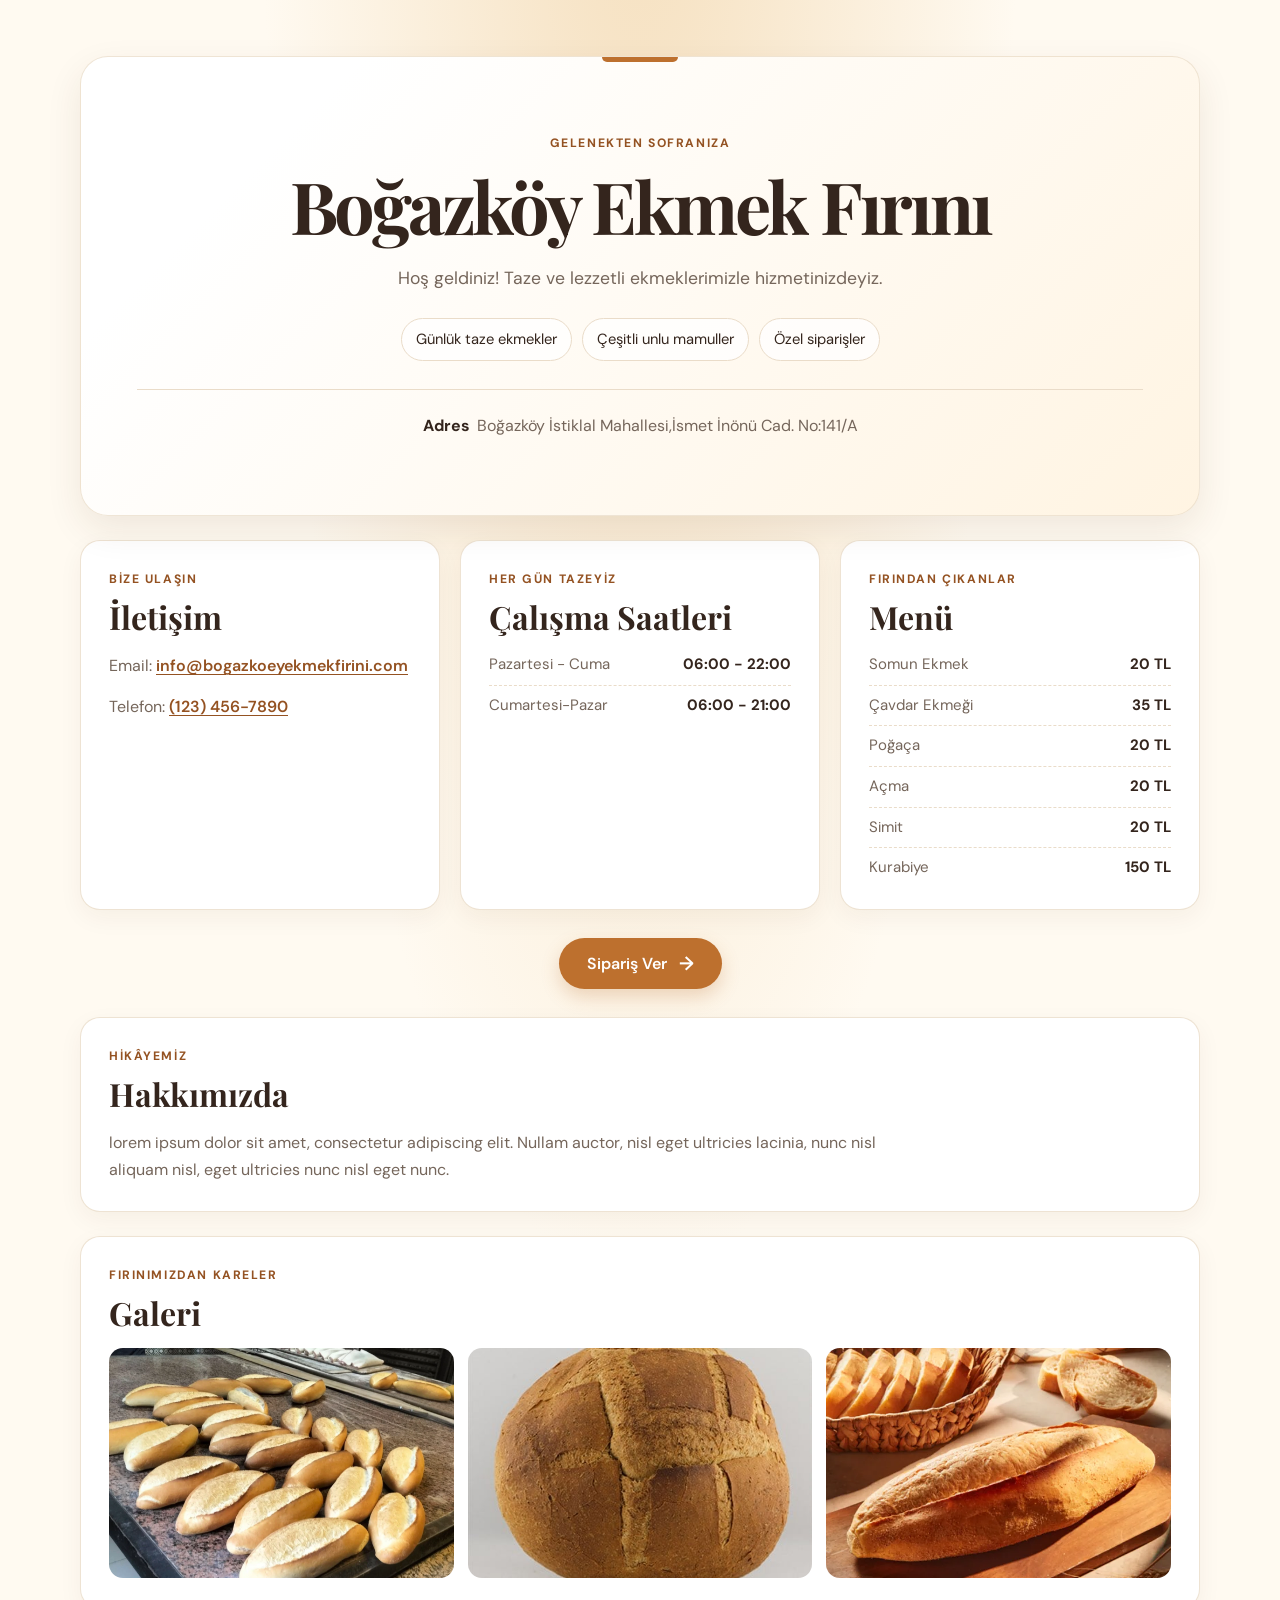
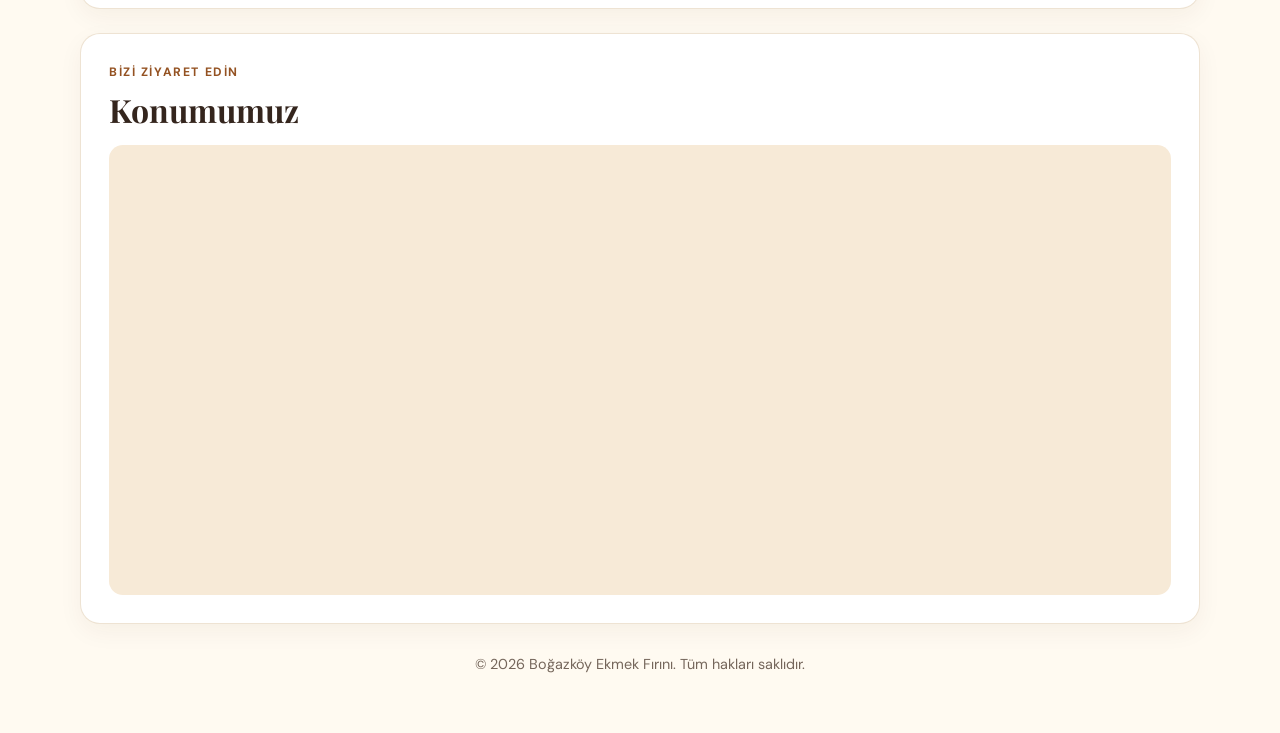
==== index.html @ f1265f82 "Add files via upload" ====
<!DOCTYPE html>
<html lang="tr">
<head>
    <meta charset="UTF-8">
    <meta name="viewport" content="width=device-width, initial-scale=1.0">
    <meta name="description" content="Boğazköy Ekmek Fırını - Günlük taze ekmekler ve unlu mamuller.">
    <meta name="theme-color" content="#fffaf1">
    <title>Boğazköy Ekmek Fırını</title>
    <link rel="preconnect" href="https://fonts.googleapis.com">
    <link rel="preconnect" href="https://fonts.gstatic.com" crossorigin>
    <link href="https://fonts.googleapis.com/css2?family=DM+Sans:wght@400;500;600;700&family=Playfair+Display:wght@600;700&display=swap" rel="stylesheet">
    <link rel="stylesheet" href="styles.css">
</head>
<body>
    <a class="skip-link" href="#main-content">İçeriğe geç</a>

    <div class="site-shell">
        <header class="hero">
            <p class="hero-label">Gelenekten sofranıza</p>
            <h1>Boğazköy Ekmek Fırını</h1>
            <p class="hero-intro">Hoş geldiniz! Taze ve lezzetli ekmeklerimizle hizmetinizdeyiz.</p>

            <ul class="hero-highlights" aria-label="Hizmetlerimiz">
                <li>Günlük taze ekmekler</li>
                <li>Çeşitli unlu mamuller</li>
                <li>Özel siparişler</li>
            </ul>

            <div class="hero-details">
                <p><span>Adres</span>Boğazköy İstiklal Mahallesi,İsmet İnönü Cad. No:141/A</p>
            </div>
        </header>

        <main id="main-content">
            <section class="info-grid" aria-label="Fırın bilgileri">
                <article class="card contact-card">
                    <p class="section-kicker">Bize ulaşın</p>
                    <h2>İletişim</h2>
                    <p>Email: <a href="mailto:info@bogazkoeyekmekfirini.com">info@bogazkoeyekmekfirini.com</a></p>
                    <p>Telefon: <a href="tel:+901234567890">(123) 456-7890</a></p>
                </article>

                <article class="card hours-card">
                    <p class="section-kicker">Her gün tazeyiz</p>
                    <h2>Çalışma Saatleri</h2>
                    <ul class="hours-list">
                        <li><span>Pazartesi - Cuma</span><strong>06:00 - 22:00</strong></li>
                        <li><span>Cumartesi-Pazar</span><strong>06:00 - 21:00</strong></li>

                    </ul>
                </article>

                <article class="card menu-card">
                    <p class="section-kicker">Fırından çıkanlar</p>
                    <h2>Menü</h2>
                    <ul class="menu-list">
                        <li><span>Somun Ekmek</span><strong>20 TL</strong></li>
                        <li><span>Çavdar Ekmeği</span><strong>35 TL</strong></li>
                        <li><span>Poğaça</span><strong>20 TL</strong></li>
                        <li><span>Açma</span><strong>20 TL</strong></li>
                        <li><span>Simit</span><strong>20 TL</strong></li>
                        <li><span>Kurabiye</span><strong>150 TL</strong></li>
                    </ul>
                </article>
            </section>

            <div class="order-area">
                <a href="siparis.html" class="order-button">Sipariş Ver <span aria-hidden="true">→</span></a>
            </div>

            <section class="card about-section">
                <p class="section-kicker">Hikâyemiz</p>
                <h2>Hakkımızda</h2>
                <p>lorem ipsum dolor sit amet, consectetur adipiscing elit. Nullam auctor, nisl eget ultricies lacinia, nunc nisl aliquam nisl, eget ultricies nunc nisl eget nunc.</p>
            </section>

            <section class="card gallery-section">
                <div class="section-heading">
                    <div>
                        <p class="section-kicker">Fırınımızdan kareler</p>
                        <h2>Galeri</h2>
                    </div>
                </div>
                <div class="gallery-grid">
                    <img src="ekmek1.png" alt="Fırından taze çıkan ekmek" loading="lazy">
                    <img src="ekmek2.jpg" alt="Taze ekmek çeşitleri" loading="lazy">
                    <img src="ekmek3.jpg" alt="Günlük unlu mamuller" loading="lazy">
                </div>
            </section>

            <section class="card map-section">
                <p class="section-kicker">Bizi ziyaret edin</p>
                <h2>Konumumuz</h2>
                <div class="map-frame">
                    <iframe src="https://www.google.com/maps/embed?pb=!1m18!1m12!1m3!1d3002.8660962229555!2d28.770862176431745!3d41.181087708765695!2m3!1f0!2f0!3f0!3m2!1i1024!2i768!4f13.1!3m3!1m2!1s0x14caad024abc0ec3%3A0x481b52c6a14ab4de!2zQm_En2F6a8O2eSBFa21layBGxLFyxLFuxLE!5e0!3m2!1str!2str!4v1793452434830!5m2!1str!2str" width="600" height="450" style="border:0;" allowfullscreen="" loading="lazy" referrerpolicy="strict-origin-when-cross-origin"></iframe>
                </div>
            </section>
        </main>

        <footer class="site-footer">
            <p>&copy; 2026 Boğazköy Ekmek Fırını. Tüm hakları saklıdır.</p>
        </footer>
    </div>
</body>
</html>
---- styles.css ----
:root {
    color-scheme: light;
    --ink: #34251d;
    --muted: #75665b;
    --cream: #fffaf1;
    --paper: #ffffff;
    --gold: #bd702e;
    --gold-dark: #945222;
    --line: #eadcc9;
    --soft-gold: #f7ead7;
    --shadow: 0 14px 36px rgb(75 47 24 / 9%);
    --card-shadow: 0 8px 24px rgb(75 47 24 / 5%);
}

* {
    box-sizing: border-box;
}

html {
    scroll-behavior: smooth;
}

body {
    min-width: 320px;
    margin: 0;
    padding: clamp(20px, 5vw, 56px) 20px;
    background:
        radial-gradient(ellipse at 50% -10%, #f5dfbd 0, transparent 42%),
        var(--cream);
    color: var(--ink);
    font-family: 'DM Sans', sans-serif;
    font-size: 16px;
    line-height: 1.7;
}

.site-shell {
    width: min(100%, 1120px);
    margin: 0 auto;
}

.skip-link {
    position: absolute;
    top: 12px;
    left: 12px;
    z-index: 10;
    padding: 9px 14px;
    border-radius: 8px;
    background: var(--ink);
    color: #fff;
    transform: translateY(-160%);
}

.skip-link:focus {
    transform: translateY(0);
}

h1,
h2 {
    margin: 0 0 14px;
    color: var(--ink);
    font-family: 'Playfair Display', Georgia, serif;
    line-height: 1.2;
}

h1 {
    max-width: 760px;
    margin: 0 auto 16px;
    font-size: clamp(2.35rem, 6.5vw, 4.5rem);
    letter-spacing: -0.045em;
}

h2 {
    font-size: clamp(1.55rem, 3vw, 2rem);
}

p {
    margin: 0 0 14px;
    color: var(--muted);
}

.hero {
    position: relative;
    overflow: hidden;
    padding: clamp(42px, 7vw, 76px) clamp(22px, 5vw, 56px);
    border: 1px solid rgb(234 220 201 / 75%);
    border-radius: 28px;
    background: linear-gradient(135deg, #fff 18%, #fff4e2 100%);
    box-shadow: var(--shadow);
    text-align: center;
}

.hero::before {
    position: absolute;
    top: 0;
    left: 50%;
    width: 76px;
    height: 5px;
    border-radius: 0 0 8px 8px;
    background: var(--gold);
    content: '';
    transform: translateX(-50%);
}

.hero-label,
.section-kicker {
    margin: 0 0 8px;
    color: var(--gold-dark);
    font-size: 0.76rem;
    font-weight: 700;
    letter-spacing: 0.13em;
    text-transform: uppercase;
}

.hero-intro {
    max-width: 580px;
    margin: 0 auto 24px;
    font-size: 1.1rem;
}

.hero-highlights {
    display: flex;
    flex-wrap: wrap;
    justify-content: center;
    gap: 10px;
    margin: 0 0 28px;
    padding: 0;
    list-style: none;
}

.hero-highlights li {
    padding: 8px 14px;
    border: 1px solid var(--line);
    border-radius: 999px;
    background: rgb(255 255 255 / 78%);
    color: var(--ink);
    font-size: 0.92rem;
}

.hero-details {
    display: flex;
    flex-wrap: wrap;
    justify-content: center;
    gap: 8px 32px;
    padding-top: 22px;
    border-top: 1px solid var(--line);
}

.hero-details p {
    margin: 0;
}

.hero-details span {
    margin-right: 7px;
    color: var(--ink);
    font-weight: 700;
}

main {
    display: block;
}

.info-grid {
    display: grid;
    grid-template-columns: repeat(3, minmax(0, 1fr));
    align-items: stretch;
    gap: 20px;
    margin-top: 24px;
}

.card {
    min-width: 0;
    padding: 28px;
    border: 1px solid rgb(234 220 201 / 80%);
    border-radius: 20px;
    background: var(--paper);
    box-shadow: var(--card-shadow);
}

.info-grid .card {
    min-height: 220px;
}

.card h2 {
    margin-bottom: 16px;
}

.contact-card p:last-child,
.about-section p:last-child {
    margin-bottom: 0;
}

a {
    color: var(--gold-dark);
    font-weight: 600;
    text-decoration-thickness: 1px;
    text-underline-offset: 3px;
    overflow-wrap: anywhere;
}

a:hover {
    color: var(--gold);
}

.hours-list,
.menu-list {
    margin: 0;
    padding: 0;
    list-style: none;
}

.hours-list li,
.menu-list li {
    display: flex;
    justify-content: space-between;
    gap: 12px;
    padding: 7px 0;
    border-bottom: 1px dashed var(--line);
    color: var(--muted);
    font-size: 0.94rem;
}

.hours-list li:first-child,
.menu-list li:first-child {
    padding-top: 0;
}

.hours-list li:last-child,
.menu-list li:last-child {
    padding-bottom: 0;
    border-bottom: 0;
}

.hours-list strong,
.menu-list strong {
    flex-shrink: 0;
    color: var(--ink);
    font-weight: 700;
}

.order-area {
    display: flex;
    justify-content: center;
    margin: 28px 0;
}

.order-button {
    display: inline-flex;
    align-items: center;
    justify-content: center;
    gap: 12px;
    min-height: 50px;
    padding: 12px 28px;
    border-radius: 999px;
    background: var(--gold);
    box-shadow: 0 8px 18px rgb(189 112 46 / 25%);
    color: #fff;
    text-decoration: none;
    transition: background 160ms ease, transform 160ms ease, box-shadow 160ms ease;
}

.order-button:hover {
    background: var(--gold-dark);
    box-shadow: 0 10px 22px rgb(148 82 34 / 25%);
    color: #fff;
    transform: translateY(-2px);
}

.order-button span {
    font-size: 1.2rem;
    line-height: 1;
}

.about-section,
.gallery-section,
.map-section {
    margin-top: 24px;
}

.about-section p:last-child {
    max-width: 780px;
}

.gallery-section {
    padding-bottom: 30px;
}

.gallery-grid {
    display: grid;
    grid-template-columns: repeat(3, minmax(0, 1fr));
    gap: 14px;
}

.gallery-grid img {
    display: block;
    width: 100%;
    height: 230px;
    border-radius: 14px;
    background: var(--soft-gold);
    object-fit: cover;
}

.map-frame {
    overflow: hidden;
    border-radius: 14px;
    background: var(--soft-gold);
}

.map-frame iframe {
    display: block;
    width: 100%;
    min-height: 360px;
    border: 0;
}

.site-footer {
    padding: 28px 12px 0;
    text-align: center;
}

.site-footer p {
    margin: 0;
    font-size: 0.9rem;
}

:focus-visible {
    outline: 3px solid #d99a5c;
    outline-offset: 4px;
}

@media (max-width: 850px) {
    .info-grid {
        grid-template-columns: repeat(2, minmax(0, 1fr));
    }

    .menu-card {
        grid-column: 1 / -1;
        min-height: auto !important;
    }

    .menu-list {
        display: grid;
        grid-template-columns: repeat(2, minmax(0, 1fr));
        column-gap: 24px;
    }
}

@media (max-width: 600px) {
    body {
        padding: 16px 12px;
    }

    .hero {
        padding: 50px 20px 30px;
        border-radius: 22px;
    }

    .hero-details {
        flex-direction: column;
        gap: 8px;
    }

    .info-grid {
        grid-template-columns: 1fr;
        gap: 14px;
        margin-top: 14px;
    }

    .info-grid .card,
    .menu-card {
        grid-column: auto;
        min-height: 0 !important;
    }

    .card {
        padding: 24px 20px;
        border-radius: 17px;
    }

    .menu-list {
        display: block;
    }

    .about-section,
    .gallery-section,
    .map-section {
        margin-top: 14px;
    }

    .gallery-grid {
        grid-template-columns: 1fr;
    }

    .gallery-grid img {
        height: 220px;
    }

    .map-frame iframe {
        min-height: 280px;
    }
}

@media (prefers-reduced-motion: reduce) {
    html {
        scroll-behavior: auto;
    }

    *,
    *::before,
    *::after {
        transition-duration: 0.01ms !important;
    }
}
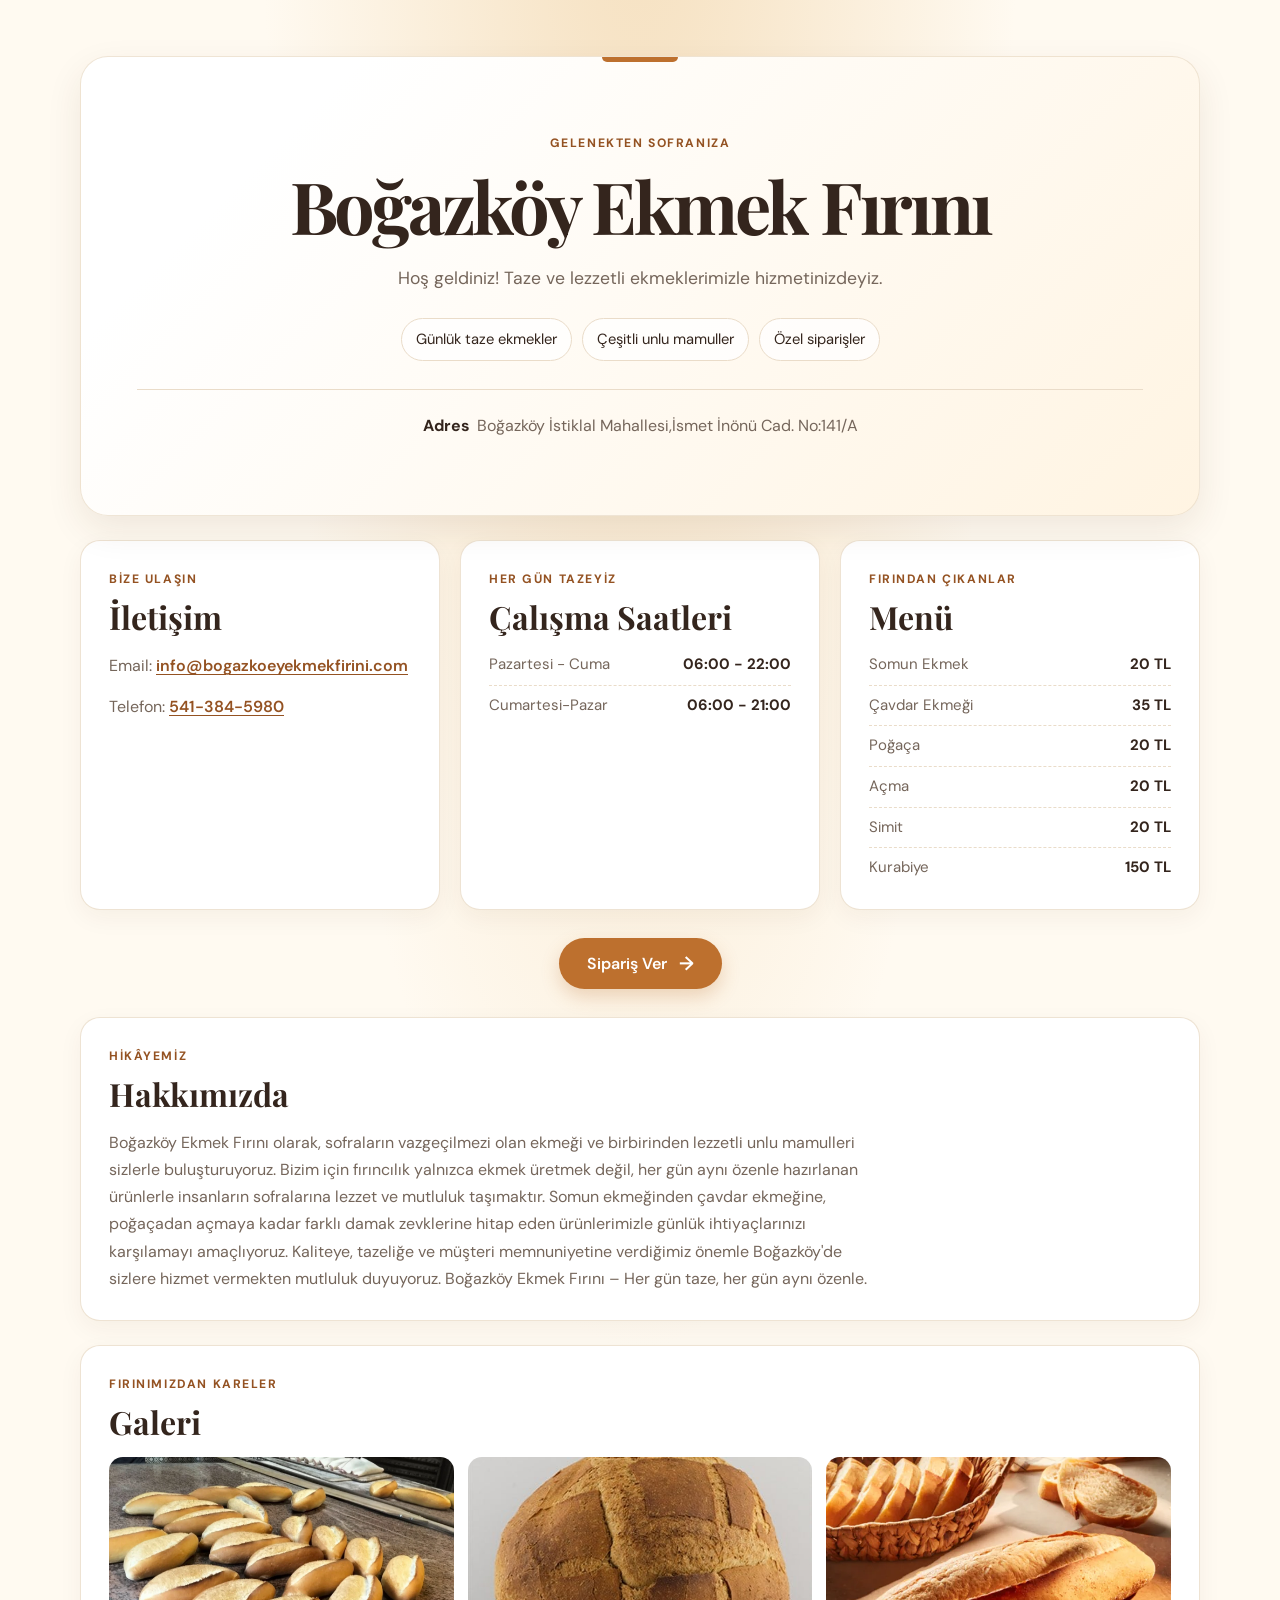
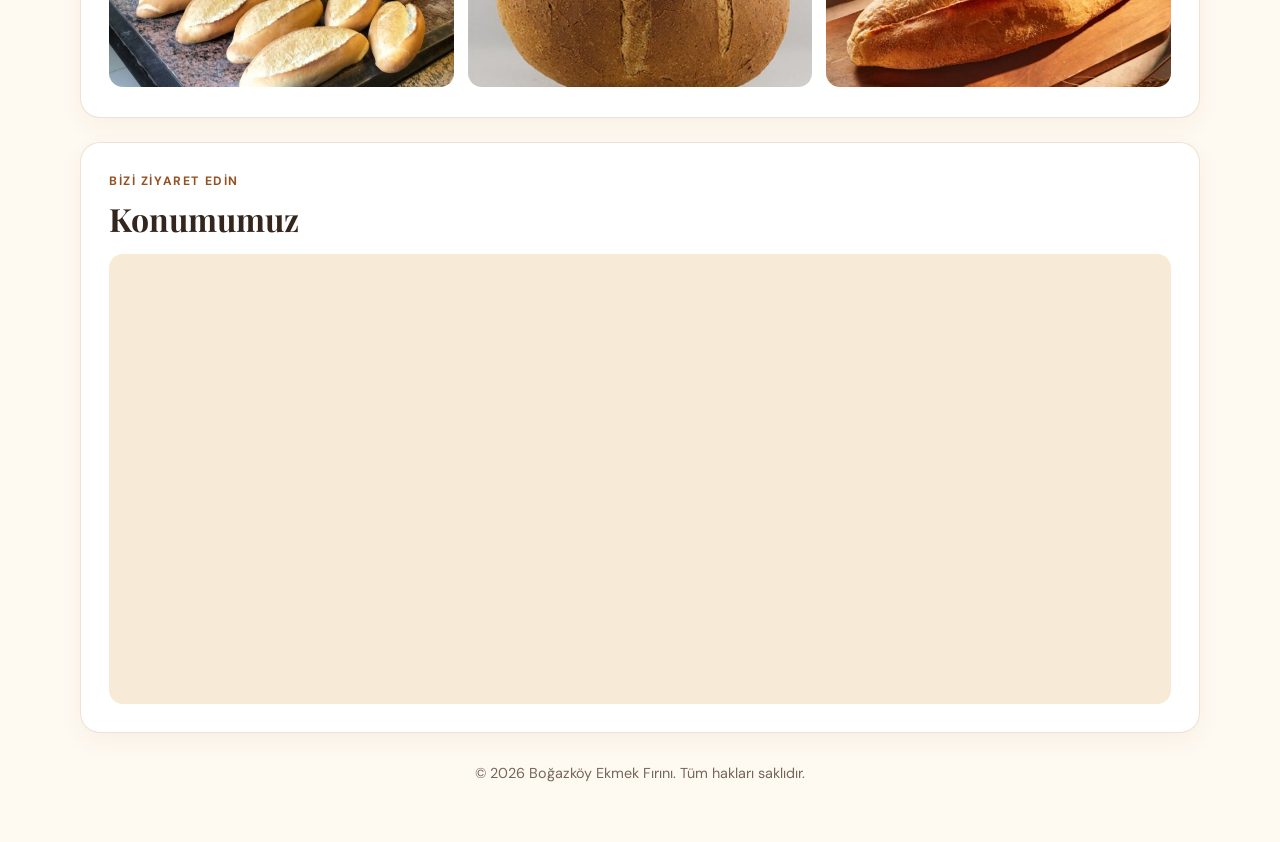
==== commit 4461fc93: "Update contact info and enhance about section Updated contact phone number and enhanced about sectio" ====
--- a/index.html
+++ b/index.html
@@ -37,7 +37,7 @@
                     <p class="section-kicker">Bize ulaşın</p>
                     <h2>İletişim</h2>
                     <p>Email: <a href="mailto:info@bogazkoeyekmekfirini.com">info@bogazkoeyekmekfirini.com</a></p>
-                    <p>Telefon: <a href="tel:+901234567890">(123) 456-7890</a></p>
+                    <p>Telefon: <a href="tel:+905413845980">541-384-5980</a></p>
                 </article>
 
                 <article class="card hours-card">
@@ -71,7 +71,15 @@
             <section class="card about-section">
                 <p class="section-kicker">Hikâyemiz</p>
                 <h2>Hakkımızda</h2>
-                <p>lorem ipsum dolor sit amet, consectetur adipiscing elit. Nullam auctor, nisl eget ultricies lacinia, nunc nisl aliquam nisl, eget ultricies nunc nisl eget nunc.</p>
+                <p>Boğazköy Ekmek Fırını olarak, sofraların vazgeçilmezi olan ekmeği ve birbirinden lezzetli unlu mamulleri sizlerle buluşturuyoruz.
+
+Bizim için fırıncılık yalnızca ekmek üretmek değil, her gün aynı özenle hazırlanan ürünlerle insanların sofralarına lezzet ve mutluluk taşımaktır.
+
+Somun ekmeğinden çavdar ekmeğine, poğaçadan açmaya kadar farklı damak zevklerine hitap eden ürünlerimizle günlük ihtiyaçlarınızı karşılamayı amaçlıyoruz.
+
+Kaliteye, tazeliğe ve müşteri memnuniyetine verdiğimiz önemle Boğazköy'de sizlere hizmet vermekten mutluluk duyuyoruz.
+
+Boğazköy Ekmek Fırını – Her gün taze, her gün aynı özenle.</p>
             </section>
 
             <section class="card gallery-section">
